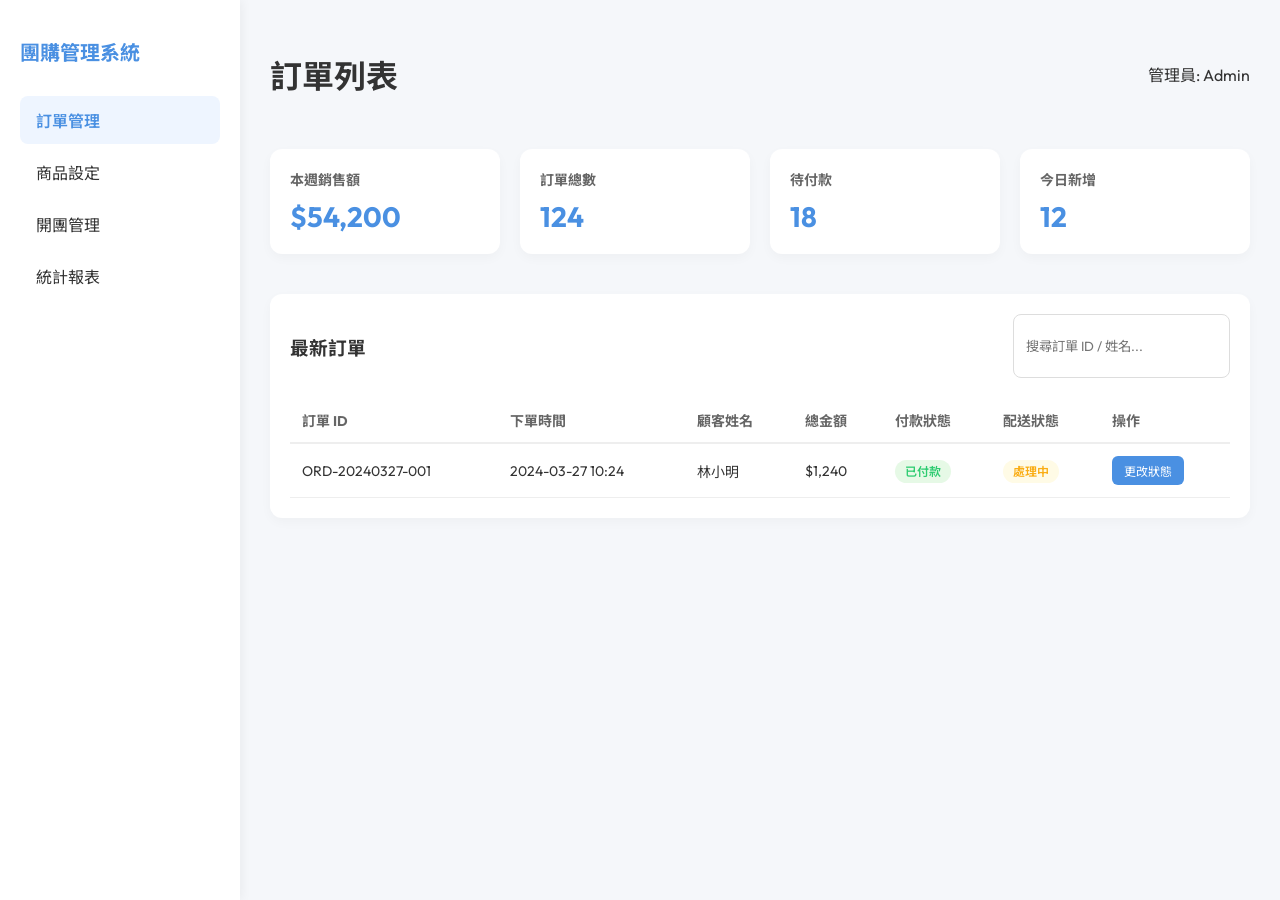
==== adminindex.html @ 75e8f1d9 "Add files via upload" ====
<!DOCTYPE html>
<html lang="zh-TW">

<head>
    <meta charset="UTF-8">
    <meta name="viewport" content="width=device-width, initial-scale=1.0">
    <title>管理後台 | 團購系統</title>
    <link
        href="https://fonts.googleapis.com/css2?family=Outfit:wght@300;400;600&family=Noto+Sans+TC:wght@400;700&display=swap"
        rel="stylesheet">
    <style>
        :root {
            --primary: #4a90e2;
            --bg: #f5f7fa;
        }

        * {
            box-sizing: border-box;
            font-family: 'Outfit', 'Noto Sans TC', sans-serif;
        }

        body {
            background: var(--bg);
            color: #333;
            margin: 0;
            display: flex;
        }

        aside {
            width: 240px;
            background: white;
            height: 100vh;
            padding: 20px;
            box-shadow: 2px 0 10px rgba(0, 0, 0, 0.05);
        }

        aside h2 {
            font-size: 20px;
            color: var(--primary);
            margin-bottom: 30px;
        }

        nav ul {
            list-style: none;
            padding: 0;
        }

        nav li {
            padding: 12px 16px;
            cursor: pointer;
            border-radius: 8px;
            margin-bottom: 4px;
            transition: 0.2s;
        }

        nav li:hover,
        nav li.active {
            background: #eef5ff;
            color: var(--primary);
            font-weight: 600;
        }

        main {
            flex: 1;
            padding: 30px;
            overflow-y: auto;
        }

        .dashboard-grid {
            display: grid;
            grid-template-columns: repeat(4, 1fr);
            gap: 20px;
            margin-bottom: 40px;
        }

        .stat-card {
            background: white;
            padding: 20px;
            border-radius: 12px;
            box-shadow: 0 4px 12px rgba(0, 0, 0, 0.03);
        }

        .stat-card h4 {
            margin: 0;
            color: #666;
            font-size: 14px;
        }

        .stat-card .value {
            font-size: 28px;
            font-weight: 700;
            margin-top: 10px;
            color: var(--primary);
        }

        .table-container {
            background: white;
            border-radius: 12px;
            padding: 20px;
            box-shadow: 0 4px 12px rgba(0, 0, 0, 0.03);
        }

        table {
            width: 100%;
            border-collapse: collapse;
        }

        th {
            text-align: left;
            padding: 12px;
            border-bottom: 2px solid #eee;
            color: #666;
            font-size: 14px;
        }

        td {
            padding: 12px;
            border-bottom: 1px solid #eee;
            font-size: 14px;
        }

        .badge {
            padding: 4px 10px;
            border-radius: 20px;
            font-size: 12px;
            font-weight: 600;
        }

        .status-paid {
            background: #e6f9e6;
            color: #2ecc71;
        }

        .status-unpaid {
            background: #fff1f0;
            color: #ff4d4f;
        }

        .status-processing {
            background: #fffbe6;
            color: #faad14;
        }

        .btn-update {
            background: var(--primary);
            color: white;
            border: none;
            padding: 6px 12px;
            border-radius: 6px;
            cursor: pointer;
            font-size: 12px;
        }

        .btn-update:hover {
            background: #357abd;
        }
    </style>
</head>

<body>
    <aside>
        <h2>團購管理系統</h2>
        <nav>
            <ul>
                <li class="active">訂單管理</li>
                <li>商品設定</li>
                <li>開團管理</li>
                <li>統計報表</li>
            </ul>
        </nav>
    </aside>

    <main>
        <header style="display: flex; justify-content: space-between; align-items: center; margin-bottom: 30px;">
            <h1>訂單列表</h1>
            <div class="user-profile">管理員: Admin</div>
        </header>

        <section class="dashboard-grid">
            <div class="stat-card">
                <h4>本週銷售額</h4>
                <div class="value">$54,200</div>
            </div>
            <div class="stat-card">
                <h4>訂單總數</h4>
                <div class="value">124</div>
            </div>
            <div class="stat-card">
                <h4>待付款</h4>
                <div class="value">18</div>
            </div>
            <div class="stat-card">
                <h4>今日新增</h4>
                <div class="value">12</div>
            </div>
        </section>

        <section class="table-container">
            <div style="display: flex; justify-content: space-between; margin-bottom: 20px;">
                <h3>最新訂單</h3>
                <input type="text" placeholder="搜尋訂單 ID / 姓名..."
                    style="padding: 8px 12px; border: 1px solid #ddd; border-radius: 8px;">
            </div>
            <table>
                <thead>
                    <tr>
                        <th>訂單 ID</th>
                        <th>下單時間</th>
                        <th>顧客姓名</th>
                        <th>總金額</th>
                        <th>付款狀態</th>
                        <th>配送狀態</th>
                        <th>操作</th>
                    </tr>
                </thead>
                <tbody id="order-tbody">
                    <tr>
                        <td>ORD-20240327-001</td>
                        <td>2024-03-27 10:24</td>
                        <td>林小明</td>
                        <td>$1,240</td>
                        <td><span class="badge status-paid">已付款</span></td>
                        <td><span class="badge status-processing">處理中</span></td>
                        <td><button class="btn-update">更改狀態</button></td>
                    </tr>
                    <!-- More rows -->
                </tbody>
            </table>
        </section>
    </main>

    <script>
        // In real use, this will fetch from GAS Web App
        async function fetchOrders() {
            // Mock fetching from GAS
            console.log("Fetching orders from backend...");
        }

        async function updateStatus(orderId, newStatus) {
            // Send API call to GAS
            alert("訂單已更新其狀態: " + orderId);
        }
    </script>
</body>

</html>
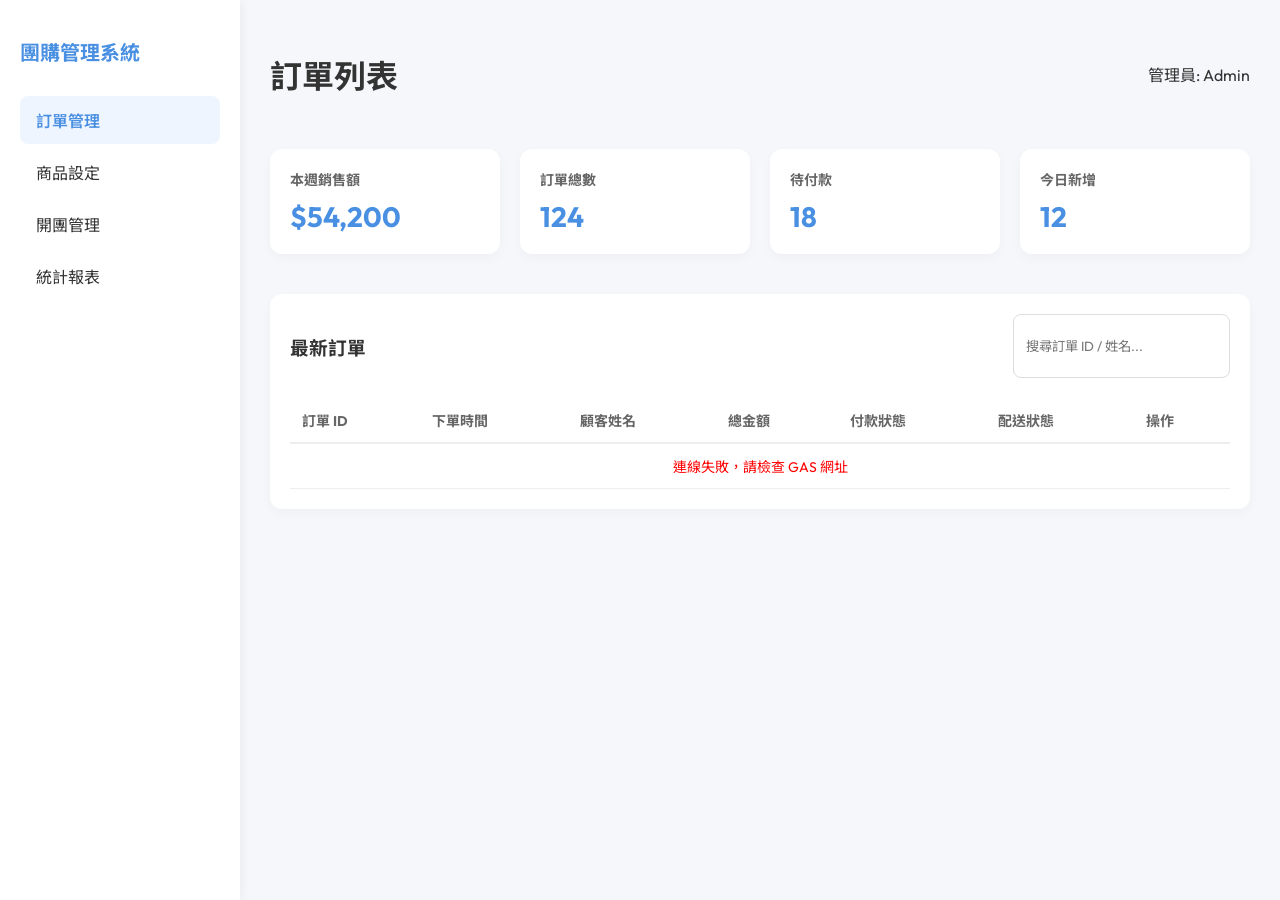
==== commit 1b6f9742: "Refactor adminindex.html with updated scripts and styles" ====
--- a/adminindex.html
+++ b/adminindex.html
@@ -230,17 +230,126 @@
     </main>
 
     <script>
-        // In real use, this will fetch from GAS Web App
+        const GAS_URL = 'https://script.google.com/macros/s/AKfycbzvSeLWUmZQwrtGdmCPoyfv7M7sQ-OyVizlOi2ua8CLBmsHRZ4bDa3Ty5Jpx-mcaMg/exec';
+
+        let allOrders = [];
+
         async function fetchOrders() {
-            // Mock fetching from GAS
-            console.log("Fetching orders from backend...");
-        }
-
-        async function updateStatus(orderId, newStatus) {
-            // Send API call to GAS
-            alert("訂單已更新其狀態: " + orderId);
-        }
+            try {
+                // Show loading state
+                document.getElementById('order-tbody').innerHTML = '<tr><td colspan="7" style="text-align:center;">正在載入訂單...</td></tr>';
+
+                const response = await fetch(`${GAS_URL}?action=get_orders`);
+                const orders = await response.json();
+
+                allOrders = Array.isArray(orders) ? orders : [];
+                renderOrders(allOrders);
+                updateStats(allOrders);
+            } catch (err) {
+                console.error("Failed to fetch orders", err);
+                document.getElementById('order-tbody').innerHTML = '<tr><td colspan="7" style="text-align:center; color:red;">連線失敗，請檢查 GAS 網址</td></tr>';
+            }
+        }
+
+        function renderOrders(orders) {
+            const tbody = document.getElementById('order-tbody');
+            if (orders.length === 0) {
+                tbody.innerHTML = '<tr><td colspan="7" style="text-align:center;">尚無訂單資料</td></tr>';
+                return;
+            }
+
+            tbody.innerHTML = orders.map(order => `
+                <tr>
+                    <td>${order.id}</td>
+                    <td>${order.timestamp}</td>
+                    <td>${order.name} <br><small style="color:#999">${order.phone}</small></td>
+                    <td style="font-weight:600">$${order.total}</td>
+                    <td><span class="badge ${getStatusClass(order.paymentStatus)}">${translate(order.paymentStatus)}</span></td>
+                    <td><span class="badge ${getStatusClass(order.status)}">${translate(order.status)}</span></td>
+                    <td style="display:flex; gap:5px;">
+                        <button class="btn-update" onclick="changeStatus('${order.id}', 'Paid')">已付</button>
+                        <button class="btn-update" style="background:#2ecc71" onclick="changeStatus('${order.id}', 'Finish')">結案</button>
+                    </td>
+                </tr>
+            `).join('');
+        }
+
+        function getStatusClass(status) {
+            const s = status ? status.toLowerCase() : '';
+            if (s === 'paid' || s === 'finish' || s === '已付款' || s === '已完成') return 'status-paid';
+            if (s === 'unpaid' || s === 'cancel' || s === '未付款' || s === '已取消') return 'status-unpaid';
+            return 'status-processing';
+        }
+
+        function translate(status) {
+            const mapping = {
+                'Unpaid': '未付款',
+                'Paid': '已付款',
+                'Processing': '處理中',
+                'Finish': '已完成',
+                'Cancel': '已取消'
+            };
+            return mapping[status] || status;
+        }
+
+        function updateStats(orders) {
+            const totalRevenue = orders.reduce((sum, o) => sum + (parseFloat(o.total) || 0), 0);
+            const unpaidCount = orders.filter(o => o.paymentStatus === 'Unpaid').length;
+            const todayStr = new Date().toISOString().split('T')[0];
+            const todayOrders = orders.filter(o => o.timestamp.includes(todayStr)).length;
+
+            document.querySelector('.stat-card:nth-child(1) .value').innerText = `$${totalRevenue.toLocaleString()}`;
+            document.querySelector('.stat-card:nth-child(2) .value').innerText = orders.length;
+            document.querySelector('.stat-card:nth-child(3) .value').innerText = unpaidCount;
+            document.querySelector('.stat-card:nth-child(4) .value').innerText = todayOrders;
+        }
+
+        async function changeStatus(orderId, newStatus) {
+            if (!confirm(`確定要將訂單 ${orderId} 狀態更改為 ${translate(newStatus)} 嗎？`)) return;
+
+            const btn = event.target;
+            const originalText = btn.innerText;
+            btn.innerText = '...';
+            btn.disabled = true;
+
+            try {
+                // Determine if we are updating paymentStatus or general status
+                let payload = { action: 'update_order', orderId: orderId };
+                if (newStatus === 'Paid') payload.paymentStatus = 'Paid';
+                if (newStatus === 'Finish') payload.status = 'Finish';
+
+                await fetch(GAS_URL, {
+                    method: 'POST',
+                    mode: 'no-cors',
+                    body: JSON.stringify(payload)
+                });
+
+                // Since no-cors, we manually refresh after a delay
+                setTimeout(() => {
+                    alert("狀態更新指令已送出！");
+                    fetchOrders();
+                }, 1000);
+            } catch (err) {
+                alert("更新失敗: " + err.message);
+                btn.innerText = originalText;
+                btn.disabled = false;
+            }
+        }
+
+        // Search Filter
+        document.querySelector('input[placeholder*="搜尋"]').addEventListener('input', (e) => {
+            const keyword = e.target.value.toLowerCase();
+            const filtered = allOrders.filter(o =>
+                o.id.toLowerCase().includes(keyword) ||
+                o.name.toLowerCase().includes(keyword) ||
+                o.phone.includes(keyword)
+            );
+            renderOrders(filtered);
+        });
+
+        // Initial Load
+        fetchOrders();
     </script>
 </body>
 
-</html>+</html>
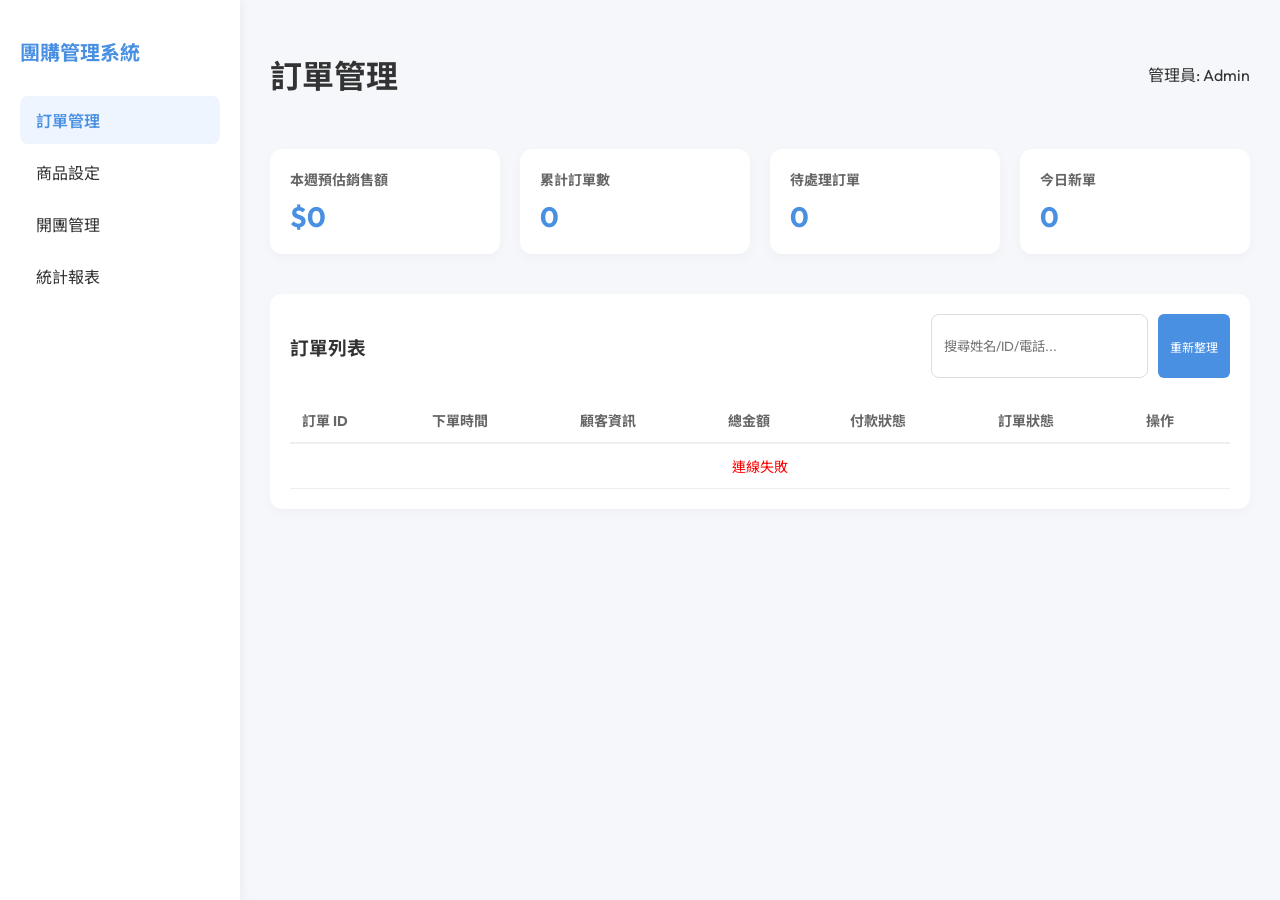
==== commit 6a482b83: "Update print statement from 'Hello' to 'Goodbye'" ====
--- a/adminindex.html
+++ b/adminindex.html
@@ -171,73 +171,200 @@
     </aside>
 
     <main>
-        <header style="display: flex; justify-content: space-between; align-items: center; margin-bottom: 30px;">
-            <h1>訂單列表</h1>
-            <div class="user-profile">管理員: Admin</div>
-        </header>
-
-        <section class="dashboard-grid">
-            <div class="stat-card">
-                <h4>本週銷售額</h4>
-                <div class="value">$54,200</div>
-            </div>
-            <div class="stat-card">
-                <h4>訂單總數</h4>
-                <div class="value">124</div>
-            </div>
-            <div class="stat-card">
-                <h4>待付款</h4>
-                <div class="value">18</div>
-            </div>
-            <div class="stat-card">
-                <h4>今日新增</h4>
-                <div class="value">12</div>
-            </div>
-        </section>
-
-        <section class="table-container">
-            <div style="display: flex; justify-content: space-between; margin-bottom: 20px;">
-                <h3>最新訂單</h3>
-                <input type="text" placeholder="搜尋訂單 ID / 姓名..."
-                    style="padding: 8px 12px; border: 1px solid #ddd; border-radius: 8px;">
-            </div>
-            <table>
-                <thead>
-                    <tr>
-                        <th>訂單 ID</th>
-                        <th>下單時間</th>
-                        <th>顧客姓名</th>
-                        <th>總金額</th>
-                        <th>付款狀態</th>
-                        <th>配送狀態</th>
-                        <th>操作</th>
-                    </tr>
-                </thead>
-                <tbody id="order-tbody">
-                    <tr>
-                        <td>ORD-20240327-001</td>
-                        <td>2024-03-27 10:24</td>
-                        <td>林小明</td>
-                        <td>$1,240</td>
-                        <td><span class="badge status-paid">已付款</span></td>
-                        <td><span class="badge status-processing">處理中</span></td>
-                        <td><button class="btn-update">更改狀態</button></td>
-                    </tr>
-                    <!-- More rows -->
-                </tbody>
-            </table>
-        </section>
+        <!-- Section: Orders -->
+        <div id="section-orders" class="admin-section">
+            <header style="display: flex; justify-content: space-between; align-items: center; margin-bottom: 30px;">
+                <h1>訂單管理</h1>
+                <div class="user-profile">管理員: Admin</div>
+            </header>
+
+            <section class="dashboard-grid">
+                <div class="stat-card">
+                    <h4>本週預估銷售額</h4>
+                    <div class="value">$0</div>
+                </div>
+                <div class="stat-card">
+                    <h4>累計訂單數</h4>
+                    <div class="value">0</div>
+                </div>
+                <div class="stat-card">
+                    <h4>待處理訂單</h4>
+                    <div class="value">0</div>
+                </div>
+                <div class="stat-card">
+                    <h4>今日新單</h4>
+                    <div class="value">0</div>
+                </div>
+            </section>
+
+            <section class="table-container">
+                <div style="display: flex; justify-content: space-between; margin-bottom: 20px;">
+                    <h3>訂單列表</h3>
+                    <div style="display: flex; gap: 10px;">
+                        <input type="text" id="search-order" placeholder="搜尋姓名/ID/電話..."
+                            style="padding: 8px 12px; border: 1px solid #ddd; border-radius: 8px;">
+                        <button class="btn-update" onclick="fetchOrders()">重新整理</button>
+                    </div>
+                </div>
+                <table>
+                    <thead>
+                        <tr>
+                            <th>訂單 ID</th>
+                            <th>下單時間</th>
+                            <th>顧客資訊</th>
+                            <th>總金額</th>
+                            <th>付款狀態</th>
+                            <th>訂單狀態</th>
+                            <th>操作</th>
+                        </tr>
+                    </thead>
+                    <tbody id="order-tbody">
+                        <!-- Content -->
+                    </tbody>
+                </table>
+            </section>
+        </div>
+
+        </div>
+
+        <!-- Section: Campaigns -->
+        <div id="section-campaigns" class="admin-section" style="display:none;">
+            <header style="display: flex; justify-content: space-between; align-items: center; margin-bottom: 30px;">
+                <h1>開團管理</h1>
+                <button class="btn-primary" onclick="showCampaignModal()" style="width:auto; padding: 10px 20px;">+
+                    發起新團</button>
+            </header>
+
+            <div class="table-container">
+                <table>
+                    <thead>
+                        <tr>
+                            <th>ID</th>
+                            <th>團名</th>
+                            <th>開始時間</th>
+                            <th>結束時間</th>
+                            <th>預計配送</th>
+                            <th>狀態</th>
+                            <th>操作</th>
+                        </tr>
+                    </thead>
+                    <tbody id="campaign-tbody"></tbody>
+                </table>
+            </div>
+        </div>
+
+        <!-- Section: Statistics -->
+        <div id="section-stats" class="admin-section" style="display:none;">
+            <header style="margin-bottom: 30px;">
+                <h1>統計報表</h1>
+            </header>
+
+            <div style="display:grid; grid-template-columns: 1fr 1fr; gap:20px;">
+                <div class="table-container">
+                    <h3>熱銷排行</h3>
+                    <table style="margin-top:15px;">
+                        <thead>
+                            <tr>
+                                <th>商品名稱</th>
+                                <th>銷售數量</th>
+                                <th>銷售總額</th>
+                            </tr>
+                        </thead>
+                        <tbody id="top-products-tbody"></tbody>
+                    </table>
+                </div>
+
+                <div class="table-container">
+                    <h3>近日營收趨勢</h3>
+                    <table style="margin-top:15px;">
+                        <thead>
+                            <tr>
+                                <th>日期</th>
+                                <th>訂單數</th>
+                                <th>營收金額</th>
+                            </tr>
+                        </thead>
+                        <tbody id="daily-sales-tbody"></tbody>
+                    </table>
+                </div>
+            </div>
+        </div>
     </main>
+
+    <div id="campaign-modal"
+        style="display:none; position:fixed; top:0; left:0; width:100%; height:100%; background:rgba(0,0,0,0.5); z-index:1000; justify-content:center; align-items:center;">
+        <div class="card" style="width: 450px; padding: 30px; background:white; border-radius:12px;">
+            <h3 id="c-modal-title" style="margin-bottom: 20px;">開團設定</h3>
+            <div class="input-group">
+                <label>團購 ID (例如: C01)</label>
+                <input type="text" id="c-id">
+            </div>
+            <div class="input-group">
+                <label>團購標題</label>
+                <input type="text" id="c-title">
+            </div>
+            <div class="input-group">
+                <label>開始時間 (YYYY-MM-DD)</label>
+                <input type="text" id="c-start">
+            </div>
+            <div class="input-group">
+                <label>截止時間 (YYYY-MM-DD)</label>
+                <input type="text" id="c-end">
+            </div>
+            <div class="input-group">
+                <label>預計配送網址/日期描述</label>
+                <input type="text" id="c-delivery">
+            </div>
+            <div class="input-group">
+                <label>狀態</label>
+                <select id="c-status">
+                    <option value="open">公開收單 (open)</option>
+                    <option value="closed">已結團 (closed)</option>
+                    <option value="hidden">隱藏 (hidden)</option>
+                </select>
+            </div>
+            <div style="display: flex; gap: 10px; margin-top: 20px;">
+                <button class="btn-primary" onclick="saveCampaign()">儲存活動</button>
+                <button class="btn-secondary"
+                    onclick="document.getElementById('campaign-modal').style.display='none'">取消</button>
+            </div>
+        </div>
+    </div>
 
     <script>
         const GAS_URL = 'https://script.google.com/macros/s/AKfycbzvSeLWUmZQwrtGdmCPoyfv7M7sQ-OyVizlOi2ua8CLBmsHRZ4bDa3Ty5Jpx-mcaMg/exec';
 
         let allOrders = [];
-
+        let allProducts = [];
+
+        // --- Navigation ---
+        document.querySelectorAll('nav li').forEach((li, idx) => {
+            li.addEventListener('click', () => {
+                document.querySelectorAll('nav li').forEach(l => l.classList.remove('active'));
+                li.classList.add('active');
+
+                document.querySelectorAll('.admin-section').forEach(s => s.style.display = 'none');
+                if (idx === 0) {
+                    document.getElementById('section-orders').style.display = 'block';
+                    fetchOrders();
+                } else if (idx === 1) {
+                    document.getElementById('section-products').style.display = 'block';
+                    fetchProducts();
+                } else if (idx === 2) {
+                    document.getElementById('section-campaigns').style.display = 'block';
+                    fetchCampaigns();
+                } else if (idx === 3) {
+                    document.getElementById('section-stats').style.display = 'block';
+                    renderStats();
+                }
+            });
+        });
+
+        // --- Orders Logic ---
         async function fetchOrders() {
             try {
-                // Show loading state
-                document.getElementById('order-tbody').innerHTML = '<tr><td colspan="7" style="text-align:center;">正在載入訂單...</td></tr>';
+                const tbody = document.getElementById('order-tbody');
+                tbody.innerHTML = '<tr><td colspan="7" style="text-align:center;">正在載入訂單...</td></tr>';
 
                 const response = await fetch(`${GAS_URL}?action=get_orders`);
                 const orders = await response.json();
@@ -247,7 +374,7 @@
                 updateStats(allOrders);
             } catch (err) {
                 console.error("Failed to fetch orders", err);
-                document.getElementById('order-tbody').innerHTML = '<tr><td colspan="7" style="text-align:center; color:red;">連線失敗，請檢查 GAS 網址</td></tr>';
+                document.getElementById('order-tbody').innerHTML = '<tr><td colspan="7" style="text-align:center; color:red;">連線失敗</td></tr>';
             }
         }
 
@@ -274,10 +401,105 @@
             `).join('');
         }
 
+        // --- Products Logic ---
+        async function fetchProducts() {
+            try {
+                const tbody = document.getElementById('product-tbody');
+                tbody.innerHTML = '<tr><td colspan="7" style="text-align:center;">正在載入商品...</td></tr>';
+
+                const response = await fetch(`${GAS_URL}?action=get_products_admin`);
+                allProducts = await response.json();
+                renderProducts(allProducts);
+            } catch (err) {
+                console.error("Failed to fetch products", err);
+                document.getElementById('product-tbody').innerHTML = '<tr><td colspan="7" style="text-align:center; color:red;">連線失敗</td></tr>';
+            }
+        }
+
+        function renderProducts(products) {
+            const tbody = document.getElementById('product-tbody');
+            if (!products || products.length === 0) {
+                tbody.innerHTML = '<tr><td colspan="7" style="text-align:center;">尚未建立商品</td></tr>';
+                return;
+            }
+
+            tbody.innerHTML = products.map(p => `
+                <tr>
+                    <td>${p.ID}</td>
+                    <td><img src="${p.ImageURL}" style="width:40px; height:40px; border-radius:4px; object-fit:cover; background:#eee"></td>
+                    <td>${p.Name}</td>
+                    <td style="font-weight:600">$${p.Price}</td>
+                    <td>${p.Stock}</td>
+                    <td><span class="badge ${p.Status === 'active' ? 'status-paid' : 'status-unpaid'}">${p.Status}</span></td>
+                    <td>
+                        <button class="btn-update" onclick="editProduct('${p.ID}')">編輯</button>
+                    </td>
+                </tr>
+            `).join('');
+        }
+
+        function showProductModal(editingId = null) {
+            document.getElementById('product-modal').style.display = 'flex';
+            if (editingId) {
+                const p = allProducts.find(item => item.ID === editingId);
+                document.getElementById('modal-title').innerText = '編輯商品';
+                document.getElementById('p-id').value = p.ID;
+                document.getElementById('p-id').disabled = true;
+                document.getElementById('p-name').value = p.Name;
+                document.getElementById('p-price').value = p.Price;
+                document.getElementById('p-image').value = p.ImageURL;
+                document.getElementById('p-stock').value = p.Stock;
+                document.getElementById('p-status').value = p.Status;
+            } else {
+                document.getElementById('modal-title').innerText = '新增商品';
+                document.getElementById('p-id').value = 'P' + (allProducts.length + 1).toString().padStart(2, '0');
+                document.getElementById('p-id').disabled = false;
+                document.getElementById('p-name').value = '';
+                document.getElementById('p-price').value = '';
+                document.getElementById('p-image').value = '';
+                document.getElementById('p-stock').value = '100';
+                document.getElementById('p-status').value = 'active';
+            }
+        }
+
+        function hideProductModal() {
+            document.getElementById('product-modal').style.display = 'none';
+        }
+
+        async function saveProduct() {
+            const product = {
+                ID: document.getElementById('p-id').value,
+                Name: document.getElementById('p-name').value,
+                Price: document.getElementById('p-price').value,
+                ImageURL: document.getElementById('p-image').value,
+                Stock: document.getElementById('p-stock').value,
+                Status: document.getElementById('p-status').value
+            };
+
+            if (!product.ID || !product.Name) return alert('請填寫完整資訊');
+
+            try {
+                await fetch(GAS_URL, {
+                    method: 'POST',
+                    mode: 'no-cors',
+                    body: JSON.stringify({ action: 'save_product', product: product })
+                });
+                alert('指令已送出！更新可能在大約 1 秒後完成。');
+                hideProductModal();
+                setTimeout(fetchProducts, 1000);
+            } catch (err) {
+                alert('儲存失敗: ' + err.message);
+            }
+        }
+
+        function editProduct(id) {
+            showProductModal(id);
+        }
+
         function getStatusClass(status) {
             const s = status ? status.toLowerCase() : '';
-            if (s === 'paid' || s === 'finish' || s === '已付款' || s === '已完成') return 'status-paid';
-            if (s === 'unpaid' || s === 'cancel' || s === '未付款' || s === '已取消') return 'status-unpaid';
+            if (s === 'paid' || s === 'finish' || s === '已付款') return 'status-paid';
+            if (s === 'unpaid' || s === 'cancel' || s === '未付款') return 'status-unpaid';
             return 'status-processing';
         }
 
@@ -298,22 +520,16 @@
             const todayStr = new Date().toISOString().split('T')[0];
             const todayOrders = orders.filter(o => o.timestamp.includes(todayStr)).length;
 
-            document.querySelector('.stat-card:nth-child(1) .value').innerText = `$${totalRevenue.toLocaleString()}`;
-            document.querySelector('.stat-card:nth-child(2) .value').innerText = orders.length;
-            document.querySelector('.stat-card:nth-child(3) .value').innerText = unpaidCount;
-            document.querySelector('.stat-card:nth-child(4) .value').innerText = todayOrders;
+            document.querySelectorAll('.stat-card .value')[0].innerText = `$${totalRevenue.toLocaleString()}`;
+            document.querySelectorAll('.stat-card .value')[1].innerText = orders.length;
+            document.querySelectorAll('.stat-card .value')[2].innerText = unpaidCount;
+            document.querySelectorAll('.stat-card .value')[3].innerText = todayOrders;
         }
 
         async function changeStatus(orderId, newStatus) {
             if (!confirm(`確定要將訂單 ${orderId} 狀態更改為 ${translate(newStatus)} 嗎？`)) return;
 
-            const btn = event.target;
-            const originalText = btn.innerText;
-            btn.innerText = '...';
-            btn.disabled = true;
-
             try {
-                // Determine if we are updating paymentStatus or general status
                 let payload = { action: 'update_order', orderId: orderId };
                 if (newStatus === 'Paid') payload.paymentStatus = 'Paid';
                 if (newStatus === 'Finish') payload.status = 'Finish';
@@ -324,20 +540,17 @@
                     body: JSON.stringify(payload)
                 });
 
-                // Since no-cors, we manually refresh after a delay
                 setTimeout(() => {
                     alert("狀態更新指令已送出！");
                     fetchOrders();
                 }, 1000);
             } catch (err) {
                 alert("更新失敗: " + err.message);
-                btn.innerText = originalText;
-                btn.disabled = false;
             }
         }
 
-        // Search Filter
-        document.querySelector('input[placeholder*="搜尋"]').addEventListener('input', (e) => {
+        // Search Orders Filter
+        document.getElementById('search-order').addEventListener('input', (e) => {
             const keyword = e.target.value.toLowerCase();
             const filtered = allOrders.filter(o =>
                 o.id.toLowerCase().includes(keyword) ||
@@ -348,6 +561,125 @@
         });
 
         // Initial Load
+        // --- Campaign Logic ---
+        let allCampaigns = [];
+        async function fetchCampaigns() {
+            try {
+                const tbody = document.getElementById('campaign-tbody');
+                tbody.innerHTML = '<tr><td colspan="7" style="text-align:center;">載入中...</td></tr>';
+                const response = await fetch(`${GAS_URL}?action=get_campaigns`);
+                allCampaigns = await response.json();
+                renderCampaigns(allCampaigns);
+            } catch (err) { console.error(err); }
+        }
+
+        function renderCampaigns(campaigns) {
+            const tbody = document.getElementById('campaign-tbody');
+            tbody.innerHTML = campaigns.map(c => `
+                <tr>
+                    <td>${c.ID}</td>
+                    <td>${c.Title}</td>
+                    <td>${c.StartTime}</td>
+                    <td>${c.EndTime}</td>
+                    <td>${c.DeliveryDate}</td>
+                    <td><span class="badge ${c.Status === 'open' ? 'status-paid' : 'status-unpaid'}">${c.Status}</span></td>
+                    <td><button class="btn-update" onclick="editCampaign('${c.ID}')">編輯</button></td>
+                </tr>
+            `).join('');
+        }
+
+        function showCampaignModal() {
+            document.getElementById('campaign-modal').style.display = 'flex';
+            document.getElementById('c-id').value = 'C' + (allCampaigns.length + 1).toString().padStart(2, '0');
+            document.getElementById('c-id').disabled = false;
+        }
+
+        function editCampaign(id) {
+            const c = allCampaigns.find(item => item.ID === id);
+            document.getElementById('campaign-modal').style.display = 'flex';
+            document.getElementById('c-id').value = c.ID;
+            document.getElementById('c-id').disabled = true;
+            document.getElementById('c-title').value = c.Title;
+            document.getElementById('c-start').value = c.StartTime;
+            document.getElementById('c-end').value = c.EndTime;
+            document.getElementById('c-delivery').value = c.DeliveryDate;
+            document.getElementById('c-status').value = c.Status;
+        }
+
+        async function saveCampaign() {
+            const campaign = {
+                ID: document.getElementById('c-id').value,
+                Title: document.getElementById('c-title').value,
+                StartTime: document.getElementById('c-start').value,
+                EndTime: document.getElementById('c-end').value,
+                DeliveryDate: document.getElementById('c-delivery').value,
+                Status: document.getElementById('c-status').value
+            };
+            try {
+                await fetch(GAS_URL, { method: 'POST', mode: 'no-cors', body: JSON.stringify({ action: 'save_campaign', campaign }) });
+                alert('開團資訊已更新！');
+                document.getElementById('campaign-modal').style.display = 'none';
+                setTimeout(fetchCampaigns, 1000);
+            } catch (err) { alert(err.message); }
+        }
+
+        // --- Stats Logic ---
+        function renderStats() {
+            if (allOrders.length === 0) return;
+
+            // 1. Top Products
+            const productMap = {};
+            allOrders.forEach(o => {
+                try {
+                    const items = JSON.parse(o.items);
+                    if (Array.isArray(items)) {
+                        items.forEach(item => {
+                            if (!productMap[item.name]) {
+                                productMap[item.name] = { qty: 0, total: 0 };
+                            }
+                            productMap[item.name].qty += (item.qty || 0);
+                            productMap[item.name].total += (item.qty * item.price || 0);
+                        });
+                    }
+                } catch (e) {
+                    console.log('Stats error parsing items', e);
+                }
+            });
+
+            const topProducts = Object.keys(productMap).map(name => ({
+                name,
+                ...productMap[name]
+            })).sort((a, b) => b.qty - a.qty);
+
+            document.getElementById('top-products-tbody').innerHTML = topProducts.slice(0, 10).map(p => `
+                <tr>
+                    <td>${p.name}</td>
+                    <td style="font-weight:600">${p.qty}</td>
+                    <td style="color:var(--primary)">$${p.total.toLocaleString()}</td>
+                </tr>
+            `).join('');
+
+            // 2. Daily Sales
+            const dailyMap = {};
+            allOrders.forEach(o => {
+                const date = o.timestamp ? o.timestamp.split(' ')[0] : 'Unknown';
+                if (!dailyMap[date]) {
+                    dailyMap[date] = { count: 0, revenue: 0 };
+                }
+                dailyMap[date].count++;
+                dailyMap[date].revenue += (parseFloat(o.total) || 0);
+            });
+
+            const dailyTrend = Object.keys(dailyMap).sort().reverse();
+            document.getElementById('daily-sales-tbody').innerHTML = dailyTrend.slice(0, 7).map(date => `
+                <tr>
+                    <td>${date}</td>
+                    <td>${dailyMap[date].count}</td>
+                    <td style="font-weight:600">$${dailyMap[date].revenue.toLocaleString()}</td>
+                </tr>
+            `).join('');
+        }
+
         fetchOrders();
     </script>
 </body>
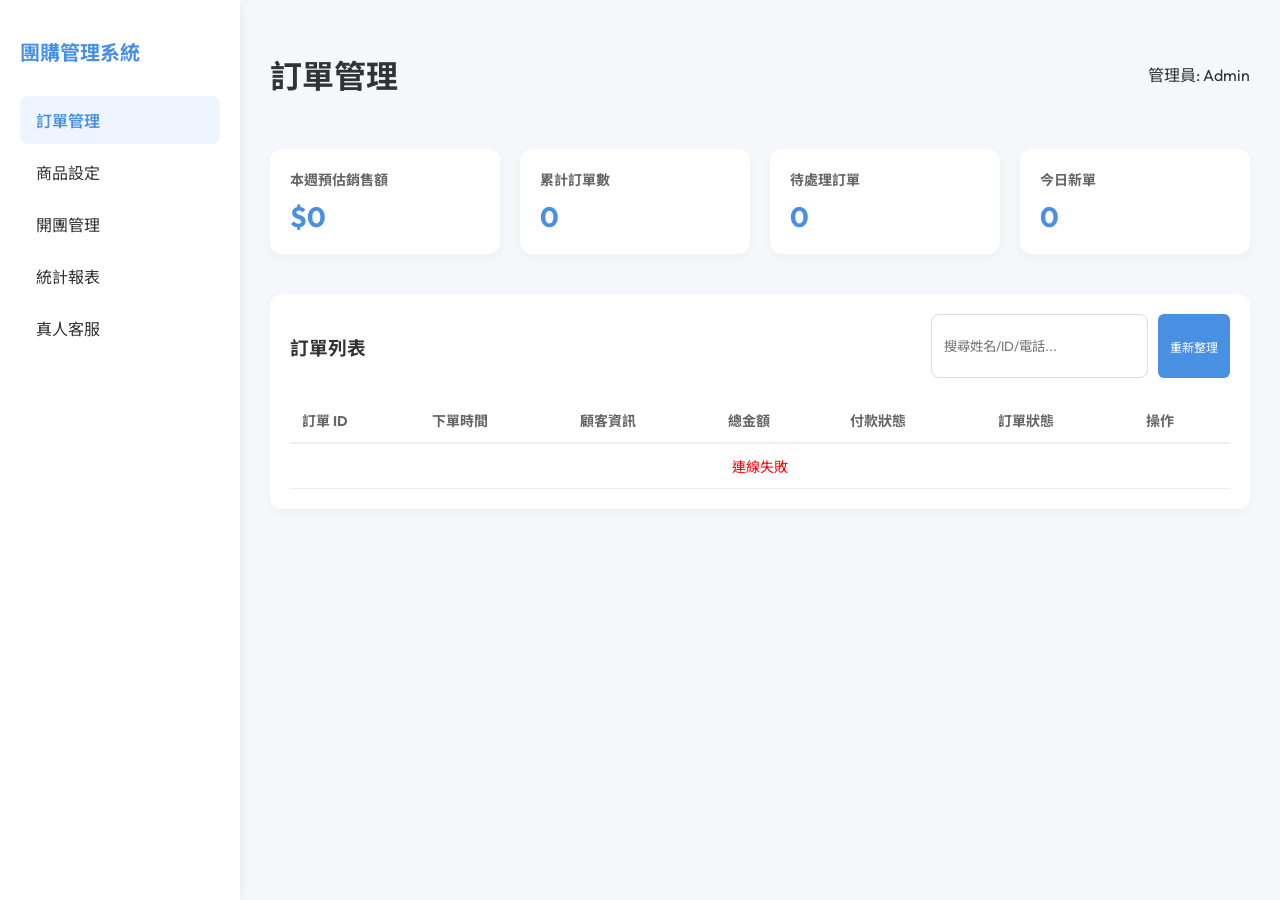
==== commit 251d4f9e: "fix 1" ====
--- a/adminindex.html
+++ b/adminindex.html
@@ -154,6 +154,50 @@
         .btn-update:hover {
             background: #357abd;
         }
+
+        .btn-primary {
+            background: var(--primary);
+            color: white;
+            border: none;
+            padding: 10px;
+            border-radius: 8px;
+            cursor: pointer;
+            font-weight: 600;
+        }
+
+        .btn-secondary {
+            background: #eee;
+            color: #666;
+            border: none;
+            padding: 10px;
+            border-radius: 8px;
+            cursor: pointer;
+        }
+
+        .card {
+            background: white;
+            border-radius: 12px;
+            box-shadow: 0 10px 30px rgba(0, 0, 0, 0.1);
+        }
+
+        .input-group {
+            margin-bottom: 15px;
+        }
+
+        .input-group label {
+            display: block;
+            margin-bottom: 5px;
+            font-size: 13px;
+            color: #666;
+        }
+
+        .input-group input,
+        .input-group select {
+            width: 100%;
+            padding: 10px;
+            border: 1px solid #ddd;
+            border-radius: 6px;
+        }
     </style>
 </head>
 
@@ -166,6 +210,7 @@
                 <li>商品設定</li>
                 <li>開團管理</li>
                 <li>統計報表</li>
+                <li>真人客服</li>
             </ul>
         </nav>
     </aside>
@@ -225,6 +270,32 @@
             </section>
         </div>
 
+        <!-- Section: Products -->
+        <div id="section-products" class="admin-section" style="display:none;">
+            <header style="display: flex; justify-content: space-between; align-items: center; margin-bottom: 30px;">
+                <h1>商品設定</h1>
+                <button class="btn-primary" onclick="showProductModal()" style="width:auto; padding: 10px 20px;">+
+                    新增商品</button>
+            </header>
+
+            <div class="table-container">
+                <table>
+                    <thead>
+                        <tr>
+                            <th>ID</th>
+                            <th>圖片</th>
+                            <th>商品名稱</th>
+                            <th>價格</th>
+                            <th>庫存</th>
+                            <th>狀態</th>
+                            <th>操作</th>
+                        </tr>
+                    </thead>
+                    <tbody id="product-tbody">
+                        <!-- Products -->
+                    </tbody>
+                </table>
+            </div>
         </div>
 
         <!-- Section: Campaigns -->
@@ -288,9 +359,94 @@
                     </table>
                 </div>
             </div>
+            <!-- Section: Customer Service (Live Chat) -->
+            <div id="section-chat" class="admin-section" style="display:none;">
+                <header style="margin-bottom: 30px;">
+                    <h1>真人客服</h1>
+                </header>
+
+                <div style="display: grid; grid-template-columns: 320px 1fr; gap: 20px; height: calc(100vh - 180px);">
+                    <!-- User List -->
+                    <div class="table-container" style="overflow-y: auto; display: flex; flex-direction: column;">
+                        <div style="margin-bottom: 15px;">
+                            <input type="text" id="search-chat-user" placeholder="搜尋用戶..."
+                                style="width: 100%; padding: 10px; border: 1px solid #ddd; border-radius: 8px;">
+                        </div>
+                        <div id="chat-user-list" style="flex: 1;">
+                            <!-- Users will be listed here -->
+                        </div>
+                    </div>
+
+                    <!-- Chat Display -->
+                    <div id="chat-window" class="table-container"
+                        style="display: flex; flex-direction: column; padding: 0;">
+                        <div id="chat-header"
+                            style="padding: 15px 20px; border-bottom: 1px solid #eee; display: flex; justify-content: space-between; align-items: center;">
+                            <div id="active-user-info">請選擇一位用戶開始對話</div>
+                            <div id="live-agent-toggle-container" style="display:none;">
+                                <label style="font-size:12px; margin-right:5px;">真人模式</label>
+                                <input type="checkbox" id="live-agent-status-cb"
+                                    onchange="toggleUserLiveAgent(this.checked)">
+                            </div>
+                        </div>
+                        <div id="chat-messages"
+                            style="flex: 1; padding: 20px; overflow-y: auto; background: #fafafa; display: flex; flex-direction: column; gap: 10px;">
+                            <p style="text-align:center; color:#999; margin-top: 100px;">點擊左側用戶以查看對話記錄</p>
+                        </div>
+                        <div id="chat-input-container"
+                            style="padding: 15px; border-top: 1px solid #eee; display: none;">
+                            <div style="display: flex; gap: 10px;">
+                                <input type="text" id="admin-reply-input" placeholder="輸入訊息..."
+                                    style="flex: 1; padding: 10px 15px; border: 1px solid #ddd; border-radius: 20px;">
+                                <button class="btn-primary" onclick="adminSendMessage()"
+                                    style="width: auto; border-radius: 20px; padding: 0 20px;">發送</button>
+                            </div>
+                        </div>
+                    </div>
+                </div>
+            </div>
+    </main>
+
+    <!-- Product Edit Modal -->
+    <div id="product-modal"
+        style="display:none; position:fixed; top:0; left:0; width:100%; height:100%; background:rgba(0,0,0,0.5); z-index:1000; justify-content:center; align-items:center;">
+        <div class="card" style="width: 400px; padding: 30px;">
+            <h3 id="modal-title" style="margin-bottom: 20px;">新增/編輯商品</h3>
+            <div class="input-group">
+                <label>商品 ID (例如: P01)</label>
+                <input type="text" id="p-id">
+            </div>
+            <div class="input-group">
+                <label>商品名稱</label>
+                <input type="text" id="p-name">
+            </div>
+            <div class="input-group">
+                <label>價格</label>
+                <input type="number" id="p-price">
+            </div>
+            <div class="input-group">
+                <label>圖片網址</label>
+                <input type="text" id="p-image">
+            </div>
+            <div class="input-group">
+                <label>庫存量</label>
+                <input type="number" id="p-stock">
+            </div>
+            <div class="input-group">
+                <label>狀態</label>
+                <select id="p-status">
+                    <option value="active">上架中 (active)</option>
+                    <option value="inactive">已下架 (inactive)</option>
+                </select>
+            </div>
+            <div style="display: flex; gap: 10px; margin-top: 20px;">
+                <button class="btn-primary" onclick="saveProduct()">儲存</button>
+                <button class="btn-secondary" onclick="hideProductModal()">取消</button>
+            </div>
         </div>
-    </main>
-
+    </div>
+
+    <!-- Campaign Modal -->
     <div id="campaign-modal"
         style="display:none; position:fixed; top:0; left:0; width:100%; height:100%; background:rgba(0,0,0,0.5); z-index:1000; justify-content:center; align-items:center;">
         <div class="card" style="width: 450px; padding: 30px; background:white; border-radius:12px;">
@@ -314,6 +470,13 @@
             <div class="input-group">
                 <label>預計配送網址/日期描述</label>
                 <input type="text" id="c-delivery">
+            </div>
+            <div class="input-group">
+                <label>選擇開團商品 (可複選)</label>
+                <div id="c-product-selection"
+                    style="max-height: 250px; overflow-y: auto; border: 1px solid #ddd; padding: 10px; border-radius: 6px; background: #fafafa;">
+                    <p style="color:#999; font-size:12px; text-align:center;">正在載入商品列表...</p>
+                </div>
             </div>
             <div class="input-group">
                 <label>狀態</label>
@@ -332,7 +495,7 @@
     </div>
 
     <script>
-        const GAS_URL = 'https://script.google.com/macros/s/AKfycbzvSeLWUmZQwrtGdmCPoyfv7M7sQ-OyVizlOi2ua8CLBmsHRZ4bDa3Ty5Jpx-mcaMg/exec';
+        const GAS_URL = 'https://script.google.com/macros/s/AKfycbzmYllIoNBcZZg6s2Ih1571MkEgMbJZtwIMf64BYtZ9m3q1SKbmTW6yznhzO2Vjp6Jm/exec';
 
         let allOrders = [];
         let allProducts = [];
@@ -356,8 +519,144 @@
                 } else if (idx === 3) {
                     document.getElementById('section-stats').style.display = 'block';
                     renderStats();
+                } else if (idx === 4) {
+                    document.getElementById('section-chat').style.display = 'block';
+                    fetchChatUsers();
                 }
             });
+        });
+
+
+        // --- Chat Logic ---
+        let chatUsers = [];
+        let selectedUserId = null;
+
+        async function fetchChatUsers() {
+            try {
+                const listContainer = document.getElementById('chat-user-list');
+                listContainer.innerHTML = '<p style="text-align:center; color:#999; padding: 20px;">載入用戶中...</p>';
+
+                const response = await fetch(`${GAS_URL}?action=get_users`);
+                chatUsers = await response.json();
+                renderChatUserList(chatUsers);
+            } catch (err) { console.error(err); }
+        }
+
+        function renderChatUserList(users) {
+            const listContainer = document.getElementById('chat-user-list');
+            if (!users || users.length === 0) {
+                listContainer.innerHTML = '<p style="text-align:center; color:#999;">目前沒有用戶</p>';
+                return;
+            }
+
+            listContainer.innerHTML = users.map(user => `
+                <div class="chat-user-item ${selectedUserId === user.userId ? 'active' : ''}" onclick="selectChatUser('${user.userId}')" 
+                     style="padding: 12px; border-radius: 8px; cursor: pointer; display: flex; align-items: center; gap: 10px; margin-bottom: 5px; transition: 0.2s; border: 1px solid transparent; ${selectedUserId === user.userId ? 'background: #eef5ff; border-color: #4a90e2;' : ''}">
+                    <img src="${user.pictureUrl || 'https://via.placeholder.com/40'}" style="width: 40px; height: 40px; border-radius: 50%; background: #eee;">
+                    <div style="flex: 1; overflow: hidden;">
+                        <div style="font-weight: 600; font-size: 14px; white-space: nowrap; overflow: hidden; text-overflow: ellipsis;">${user.displayName}</div>
+                        <div style="font-size: 11px; color: ${user.isLiveAgentMode ? '#ff4d4f' : '#999'}">${user.isLiveAgentMode ? '🔴 真人客服中' : '🤖 自動回覆中'}</div>
+                    </div>
+                </div>
+            `).join('');
+        }
+
+        async function selectChatUser(userId) {
+            selectedUserId = userId;
+            const user = chatUsers.find(u => u.userId === userId);
+
+            // UI setup
+            document.getElementById('active-user-info').innerHTML = `<strong>${user.displayName}</strong> <small style="color:#999">(${userId})</small>`;
+            document.getElementById('live-agent-toggle-container').style.display = 'block';
+            document.getElementById('live-agent-status-cb').checked = user.isLiveAgentMode;
+            document.getElementById('chat-input-container').style.display = 'block';
+
+            renderChatUserList(chatUsers); // Update selection styles
+
+            // Show loading
+            const msgContainer = document.getElementById('chat-messages');
+            msgContainer.innerHTML = '<p style="text-align:center; color:#999; margin-top: 50px;">載入記錄中...</p>';
+
+            try {
+                const response = await fetch(`${GAS_URL}?action=get_interactions&userId=${userId}`);
+                const logs = await response.json();
+                renderMessages(logs);
+            } catch (err) { console.error(err); }
+        }
+
+        function renderMessages(logs) {
+            const msgContainer = document.getElementById('chat-messages');
+            if (!logs || logs.length === 0) {
+                msgContainer.innerHTML = '<p style="text-align:center; color:#999; margin-top: 50px;">尚無對話記錄</p>';
+                return;
+            }
+
+            msgContainer.innerHTML = logs.map(log => {
+                const isUser = log.type === 'Message';
+                return `
+                    <div style="display: flex; flex-direction: column; align-items: ${isUser ? 'flex-start' : 'flex-end'}; width: 100%;">
+                        <div style="max-width: 80%; padding: 10px 15px; border-radius: 12px; font-size: 14px; line-height: 1.4; 
+                             ${isUser ? 'background: white; border: 1px solid #eee; border-bottom-left-radius: 2px;' : 'background: #4a90e2; color: white; border-bottom-right-radius: 2px; shadow: 0 2px 4px rgba(74,144,226,0.2);'}">
+                            ${log.content}
+                        </div>
+                        <div style="font-size: 10px; color: #999; margin-top: 4px;">${new Date(log.timestamp).toLocaleString()}</div>
+                    </div>
+                `;
+            }).join('');
+
+            // Scroll to bottom
+            setTimeout(() => { msgContainer.scrollTop = msgContainer.scrollHeight; }, 100);
+        }
+
+        async function toggleUserLiveAgent(status) {
+            if (!selectedUserId) return;
+            try {
+                await fetch(GAS_URL, {
+                    method: 'POST',
+                    mode: 'no-cors',
+                    body: JSON.stringify({ action: 'toggle_live_agent', userId: selectedUserId, status: status })
+                });
+                alert(status ? '已切換為真人模式，自動回覆已暫停' : '已切換為自動模式');
+                // Refresh local state
+                const user = chatUsers.find(u => u.userId === selectedUserId);
+                if (user) user.isLiveAgentMode = status;
+                renderChatUserList(chatUsers);
+            } catch (err) { alert(err.message); }
+        }
+
+        async function adminSendMessage() {
+            const input = document.getElementById('admin-reply-input');
+            const text = input.value.trim();
+            if (!text || !selectedUserId) return;
+
+            try {
+                await fetch(GAS_URL, {
+                    method: 'POST',
+                    mode: 'no-cors',
+                    body: JSON.stringify({ action: 'send_message', userId: selectedUserId, text: text })
+                });
+
+                // Optimistic UI update
+                const msgContainer = document.getElementById('chat-messages');
+                const adminMsgHtml = `
+                    <div style="display: flex; flex-direction: column; align-items: flex-end; width: 100%;">
+                        <div style="max-width: 80%; padding: 10px 15px; border-radius: 12px; font-size: 14px; line-height: 1.4; background: #4a90e2; color: white; border-bottom-right-radius: 2px;">
+                            ${text}
+                        </div>
+                        <div style="font-size: 10px; color: #999; margin-top: 4px;">剛剛</div>
+                    </div>
+                `;
+                msgContainer.innerHTML += adminMsgHtml;
+                msgContainer.scrollTop = msgContainer.scrollHeight;
+                input.value = '';
+            } catch (err) { alert('發送失敗: ' + err.message); }
+        }
+
+        // Search Chat Users
+        document.getElementById('search-chat-user').addEventListener('input', (e) => {
+            const kw = e.target.value.toLowerCase();
+            const filtered = chatUsers.filter(u => u.displayName.toLowerCase().includes(kw) || u.userId.toLowerCase().includes(kw));
+            renderChatUserList(filtered);
         });
 
         // --- Orders Logic ---
@@ -592,6 +891,36 @@
             document.getElementById('campaign-modal').style.display = 'flex';
             document.getElementById('c-id').value = 'C' + (allCampaigns.length + 1).toString().padStart(2, '0');
             document.getElementById('c-id').disabled = false;
+            // Clear inputs
+            document.getElementById('c-title').value = '';
+            document.getElementById('c-start').value = new Date().toISOString().split('T')[0];
+            document.getElementById('c-end').value = '';
+            document.getElementById('c-delivery').value = '';
+            document.getElementById('c-status').value = 'open';
+
+            renderProductCheckboxes([]);
+        }
+
+        function renderProductCheckboxes(selectedIds = []) {
+            const container = document.getElementById('c-product-selection');
+            if (allProducts.length === 0) {
+                container.innerHTML = '<p style="color:#999; font-size:12px; text-align:center;">請先至「商品設定」新增商品</p>';
+                return;
+            }
+
+            // selectedIds could be a comma-separated string from Google Sheets
+            const idsList = typeof selectedIds === 'string' ? selectedIds.split(',').map(s => s.trim()) : selectedIds;
+
+            container.innerHTML = allProducts.map(p => `
+                <div style="display: flex; align-items: center; gap: 8px; margin-bottom: 8px; padding-bottom: 8px; border-bottom: 1px solid #eee;">
+                    <input type="checkbox" name="c-products" value="${p.ID}" ${idsList.includes(p.ID) ? 'checked' : ''} style="width: 18px; height: 18px;">
+                    <img src="${p.ImageURL}" style="width: 30px; height: 30px; border-radius: 4px; object-fit: cover;">
+                    <div style="flex: 1; font-size: 13px;">
+                        <strong>${p.Name}</strong><br>
+                        <span style="color: var(--primary)">$${p.Price}</span> (ID: ${p.ID})
+                    </div>
+                </div>
+            `).join('');
         }
 
         function editCampaign(id) {
@@ -604,16 +933,22 @@
             document.getElementById('c-end').value = c.EndTime;
             document.getElementById('c-delivery').value = c.DeliveryDate;
             document.getElementById('c-status').value = c.Status;
+
+            // Populate checkboxes
+            renderProductCheckboxes(c.Products || '');
         }
 
         async function saveCampaign() {
+            const selectedProductIds = Array.from(document.querySelectorAll('input[name="c-products"]:checked')).map(cb => cb.value);
+
             const campaign = {
                 ID: document.getElementById('c-id').value,
                 Title: document.getElementById('c-title').value,
                 StartTime: document.getElementById('c-start').value,
                 EndTime: document.getElementById('c-end').value,
                 DeliveryDate: document.getElementById('c-delivery').value,
-                Status: document.getElementById('c-status').value
+                Status: document.getElementById('c-status').value,
+                Products: selectedProductIds.join(',') // Save as comma-separated string
             };
             try {
                 await fetch(GAS_URL, { method: 'POST', mode: 'no-cors', body: JSON.stringify({ action: 'save_campaign', campaign }) });
@@ -684,4 +1019,4 @@
     </script>
 </body>
 
-</html>
+</html>
